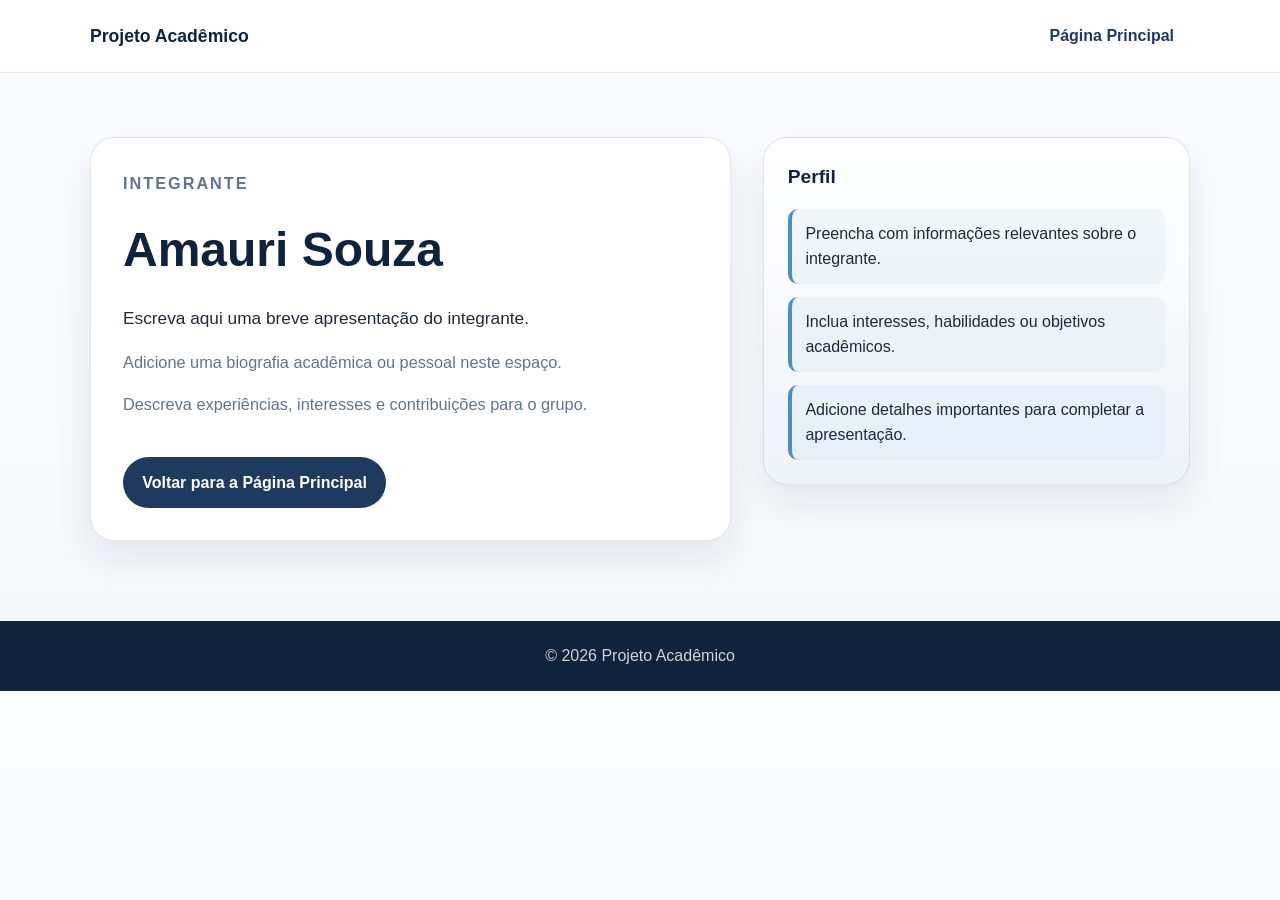
==== pages/amauri.html @ c3f0c5f4 "Primeiro commit do projeto de portfólio pessoal, incluindo arquivos HTML, CSS e JavaScript, bem como" ====
<!DOCTYPE html>
<html lang="pt-BR">
  <head>
    <meta charset="UTF-8" />
    <meta name="viewport" content="width=device-width, initial-scale=1.0" />
    <title>Amauri Souza</title>
    <link rel="stylesheet" href="../css/style.css" />
  </head>
  <body>
    <header class="site-header">
      <div class="container">
        <nav class="topbar" aria-label="Navegação principal">
          <div class="brand">Projeto Acadêmico</div>
          <a href="../index.html" class="top-link">Página Principal</a>
        </nav>
      </div>
    </header>

    <main class="profile-page">
      <div class="container profile-shell">
        <section class="profile-card">
          <p class="eyebrow">Integrante</p>
          <h1>Amauri Souza</h1>
          <p class="lead">
            Escreva aqui uma breve apresentação do integrante.
          </p>
          <p>
            Adicione uma biografia acadêmica ou pessoal neste espaço.
          </p>
          <p>
            Descreva experiências, interesses e contribuições para o grupo.
          </p>
          <a href="../index.html" class="back-link">Voltar para a Página Principal</a>
        </section>

        <aside class="meta-card">
          <h2>Perfil</h2>
          <ul class="meta-list">
            <li>Preencha com informações relevantes sobre o integrante.</li>
            <li>Inclua interesses, habilidades ou objetivos acadêmicos.</li>
            <li>Adicione detalhes importantes para completar a apresentação.</li>
          </ul>
        </aside>
      </div>
    </main>

    <footer class="site-footer">
      <div class="container footer-content">
        <p>© <span id="year"></span> Projeto Acadêmico</p>
      </div>
    </footer>

    <script src="../js/script.js"></script>
  </body>
</html>
---- css/style.css ----
:root {
  --bg: #f5f7fb;
  --panel: #ffffff;
  --panel-alt: #eef3f8;
  --primary: #1f3a5f;
  --primary-dark: #10233d;
  --accent: #4a90c2;
  --accent-soft: #dfeefb;
  --text: #1f2937;
  --muted: #62748a;
  --border: rgba(31, 58, 95, 0.12);
  --shadow: 0 18px 35px rgba(17, 24, 39, 0.08);
}

* {
  box-sizing: border-box;
  margin: 0;
  padding: 0;
}

html {
  scroll-behavior: smooth;
}

body {
  font-family: Arial, Helvetica, sans-serif;
  background: linear-gradient(180deg, #f9fbff 0%, var(--bg) 100%);
  color: var(--text);
  line-height: 1.6;
}

img {
  max-width: 100%;
  display: block;
}

a {
  text-decoration: none;
  color: inherit;
}

.container {
  width: min(1100px, 90%);
  margin: 0 auto;
}

.site-header {
  background: rgba(255, 255, 255, 0.9);
  backdrop-filter: blur(10px);
  border-bottom: 1px solid var(--border);
  position: sticky;
  top: 0;
  z-index: 10;
}

.topbar {
  display: flex;
  align-items: center;
  justify-content: space-between;
  min-height: 72px;
}

.brand {
  font-size: 1.1rem;
  font-weight: 700;
  color: var(--primary-dark);
}

.top-link {
  color: var(--primary);
  font-weight: 600;
  padding: 0.65rem 1rem;
  border-radius: 999px;
  transition: all 0.2s ease;
}

.top-link:hover {
  background: var(--accent-soft);
}

.hero {
  padding: 6rem 0 4rem;
  background: radial-gradient(circle at top, rgba(74, 144, 194, 0.12), transparent 45%);
}

.hero-content {
  display: grid;
  place-items: center;
  text-align: center;
}

.hero-text {
  max-width: 760px;
}

.eyebrow {
  color: var(--accent);
  text-transform: uppercase;
  letter-spacing: 0.12em;
  font-size: 0.72rem;
  font-weight: 700;
  margin-bottom: 1rem;
}

.hero h1,
.section-heading h2,
.profile-card h1 {
  color: var(--primary-dark);
  margin-bottom: 1rem;
}

.hero h1 {
  font-size: clamp(2.4rem, 5vw, 4rem);
  line-height: 1.1;
}

.hero p {
  color: var(--muted);
  font-size: 1.08rem;
}

.intro {
  padding: 1rem 0 5rem;
}

.section-heading {
  text-align: center;
  margin-bottom: 2.5rem;
}

.section-heading h2 {
  font-size: clamp(1.8rem, 3vw, 2.5rem);
}

.member-grid {
  display: grid;
  grid-template-columns: repeat(5, minmax(180px, 1fr));
  gap: 1.25rem;
}

.member-card {
  background: var(--panel);
  border: 1px solid var(--border);
  border-radius: 20px;
  box-shadow: var(--shadow);
  transition: transform 0.25s ease, box-shadow 0.25s ease;
}

.member-card:hover {
  transform: translateY(-5px);
  box-shadow: 0 22px 38px rgba(17, 24, 39, 0.12);
}

.member-card a {
  display: block;
  height: 100%;
  padding: 1.4rem 1.2rem;
  border-radius: inherit;
  background: linear-gradient(180deg, #ffffff 0%, #f6f9fc 100%);
}

.card-number {
  display: inline-flex;
  align-items: center;
  justify-content: center;
  width: 42px;
  height: 42px;
  border-radius: 50%;
  background: var(--accent-soft);
  color: var(--primary);
  font-weight: 700;
  margin-bottom: 1rem;
}

.member-card h3 {
  color: var(--primary-dark);
  margin-bottom: 0.7rem;
  font-size: 1.2rem;
}

.member-card p {
  color: var(--muted);
  font-size: 0.95rem;
}

.profile-page {
  padding: 4rem 0 5rem;
}

.profile-shell {
  display: grid;
  gap: 2rem;
  grid-template-columns: 1.2fr 0.8fr;
  align-items: start;
}

.profile-card,
.meta-card {
  background: var(--panel);
  border: 1px solid var(--border);
  border-radius: 24px;
  box-shadow: var(--shadow);
}

.profile-card {
  padding: 2rem;
}

.profile-card h1 {
  font-size: clamp(2rem, 4vw, 3rem);
  margin-bottom: 1rem;
}

.profile-card p {
  color: var(--muted);
  font-size: 1.02rem;
  margin-bottom: 1rem;
}

.profile-card .lead {
  font-size: 1.08rem;
  color: var(--text);
}

.meta-card {
  padding: 1.5rem;
  background: linear-gradient(180deg, var(--panel) 0%, var(--panel-alt) 100%);
}

.meta-card h2 {
  color: var(--primary-dark);
  margin-bottom: 1rem;
  font-size: 1.2rem;
}

.meta-list {
  list-style: none;
  display: grid;
  gap: 0.8rem;
}

.meta-list li {
  background: rgba(74, 144, 194, 0.06);
  border-left: 4px solid var(--accent);
  padding: 0.75rem 0.85rem;
  border-radius: 10px;
  color: var(--text);
}

.back-link {
  display: inline-flex;
  align-items: center;
  justify-content: center;
  margin-top: 1.5rem;
  padding: 0.8rem 1.2rem;
  border-radius: 999px;
  background: var(--primary);
  color: #fff;
  font-weight: 700;
  transition: background 0.2s ease, transform 0.2s ease;
}

.back-link:hover {
  background: var(--primary-dark);
  transform: translateY(-2px);
}

.site-footer {
  background: var(--primary-dark);
  color: rgba(255, 255, 255, 0.8);
  padding: 1.4rem 0;
}

.footer-content {
  display: flex;
  justify-content: center;
  align-items: center;
  text-align: center;
}

@media (max-width: 980px) {
  .member-grid {
    grid-template-columns: repeat(2, minmax(200px, 1fr));
  }

  .profile-shell {
    grid-template-columns: 1fr;
  }
}

@media (max-width: 560px) {
  .topbar {
    flex-direction: column;
    justify-content: center;
    gap: 0.6rem;
    padding: 0.9rem 0;
  }

  .member-grid {
    grid-template-columns: 1fr;
  }

  .hero {
    padding-top: 4.5rem;
  }

  .profile-card,
  .meta-card {
    padding: 1.2rem;
  }
}
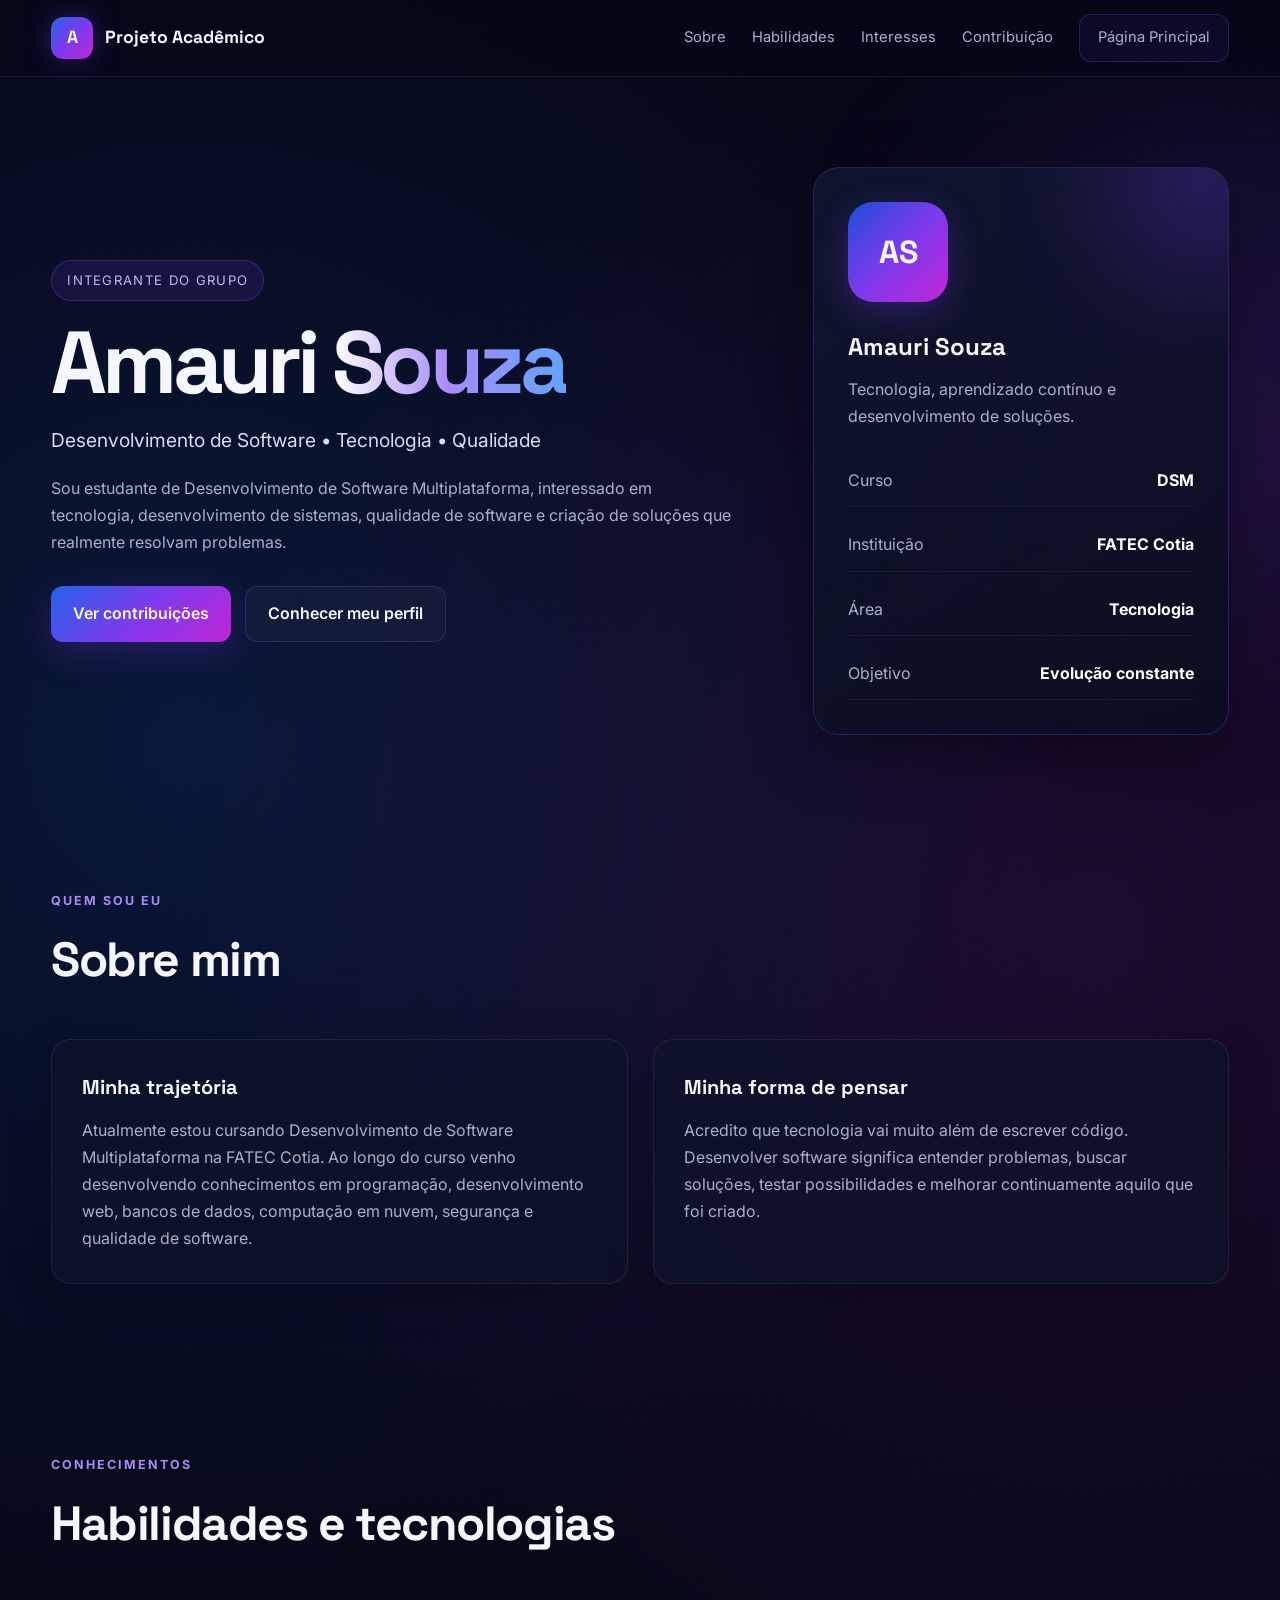
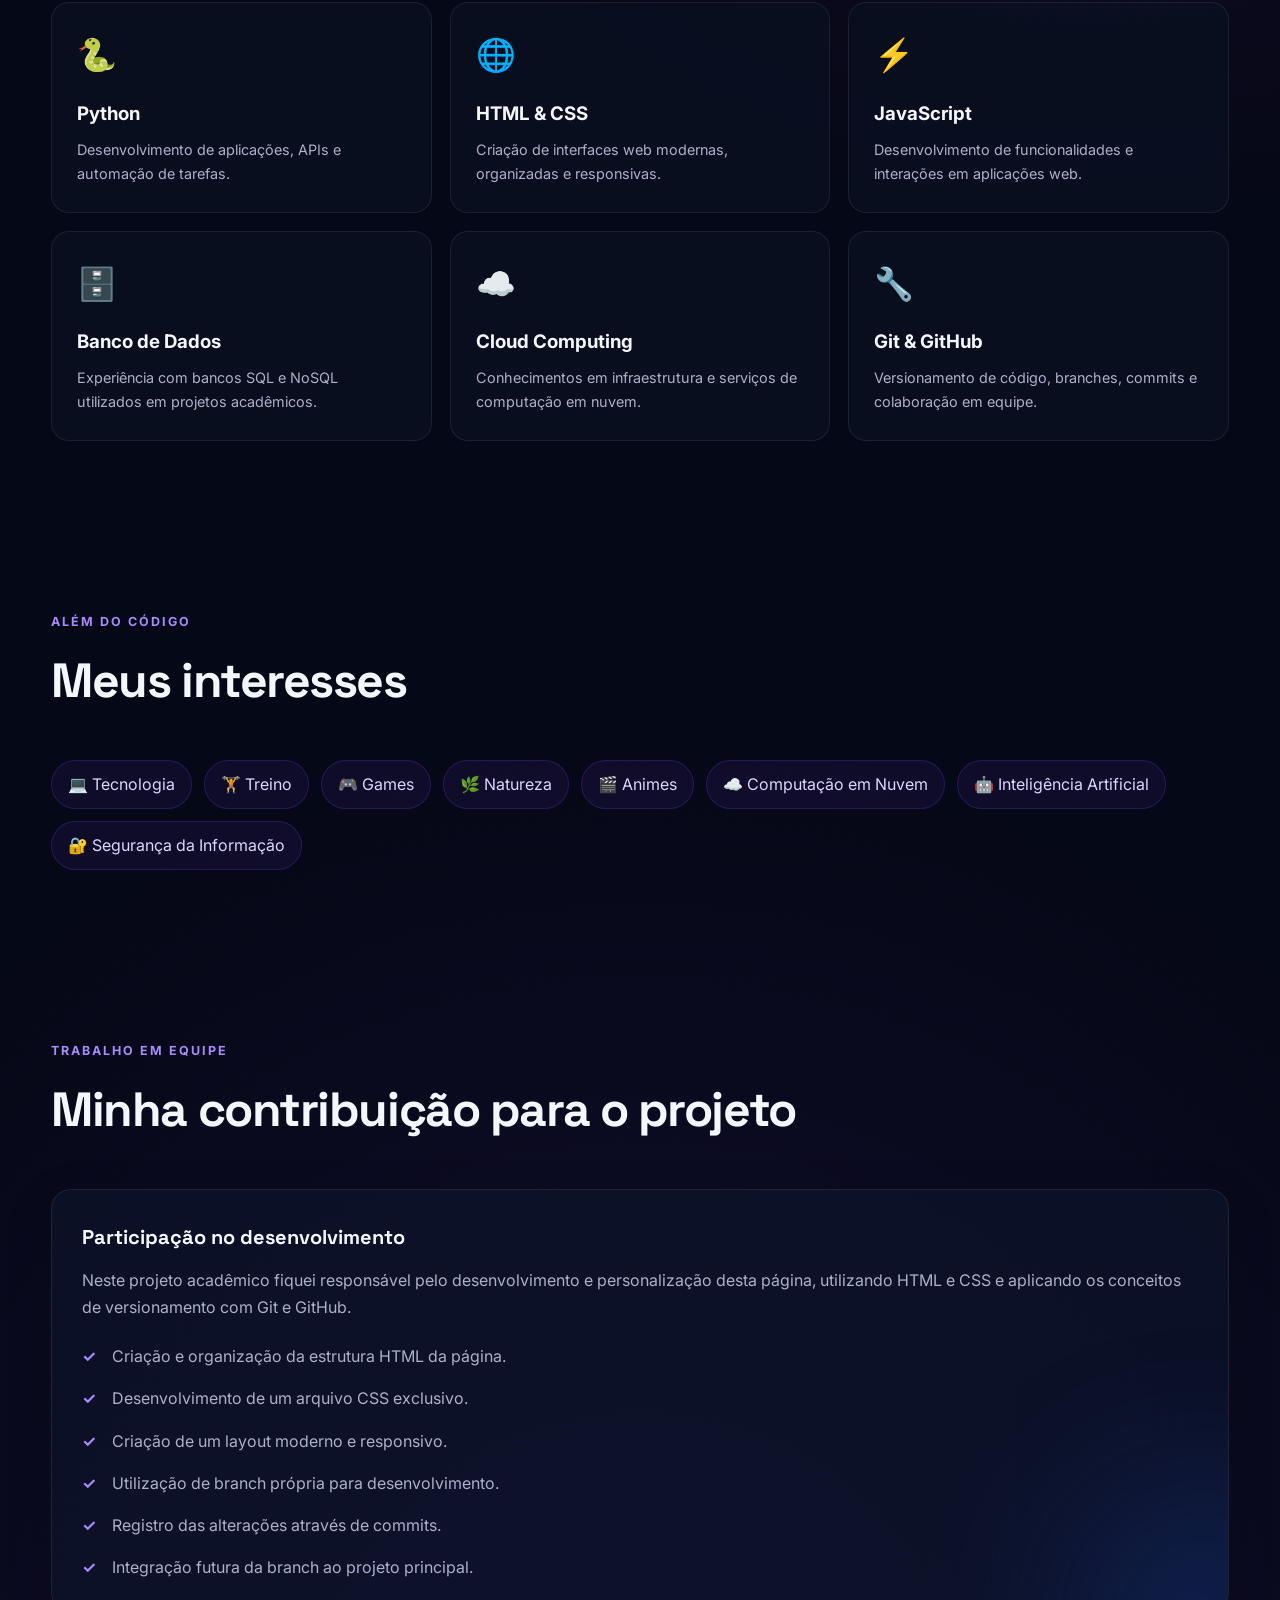
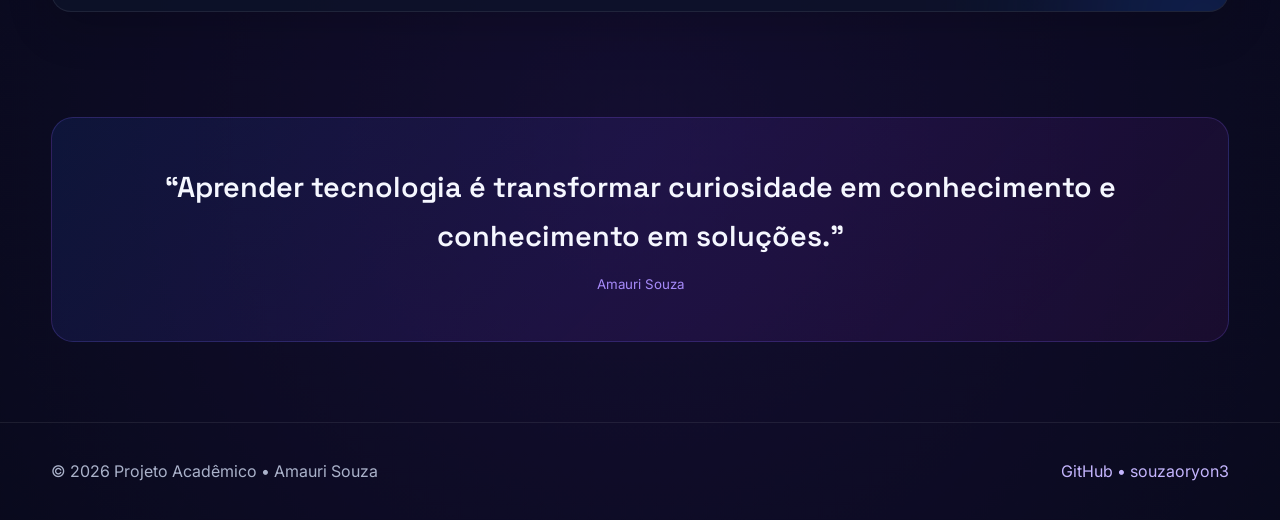
==== commit c63bfc0e: "Revamp amauri.html with updated content and styles Updated the structure and content of the amauri.h" ====
--- a/pages/amauri.html
+++ b/pages/amauri.html
@@ -3,53 +3,269 @@
   <head>
     <meta charset="UTF-8" />
     <meta name="viewport" content="width=device-width, initial-scale=1.0" />
-    <title>Amauri Souza</title>
-    <link rel="stylesheet" href="../css/style.css" />
+    <title>Amauri Souza | Projeto Acadêmico</title>
+
+    <link rel="stylesheet" href="../css/amauri.css" />
   </head>
+
   <body>
-    <header class="site-header">
+    <header class="amauri-header">
       <div class="container">
-        <nav class="topbar" aria-label="Navegação principal">
-          <div class="brand">Projeto Acadêmico</div>
-          <a href="../index.html" class="top-link">Página Principal</a>
+        <nav class="amauri-nav">
+          <div class="brand">
+            <div class="brand-icon">A</div>
+            <span>Projeto Acadêmico</span>
+          </div>
+
+          <div class="nav-links">
+            <a href="#sobre">Sobre</a>
+            <a href="#habilidades">Habilidades</a>
+            <a href="#interesses">Interesses</a>
+            <a href="#contribuicao">Contribuição</a>
+            <a href="../index.html" class="home-button">Página Principal</a>
+          </div>
         </nav>
       </div>
     </header>
 
-    <main class="profile-page">
-      <div class="container profile-shell">
-        <section class="profile-card">
-          <p class="eyebrow">Integrante</p>
-          <h1>Amauri Souza</h1>
-          <p class="lead">
-            Escreva aqui uma breve apresentação do integrante.
+    <main>
+      <section class="hero">
+        <div class="container hero-grid">
+          <div class="hero-content">
+            <div class="badge">Integrante do Grupo</div>
+
+            <h1>
+              Amauri
+              <span class="gradient-text">Souza</span>
+            </h1>
+
+            <p class="hero-subtitle">
+              Desenvolvimento de Software • Tecnologia • Qualidade
+            </p>
+
+            <p class="hero-description">
+              Sou estudante de Desenvolvimento de Software Multiplataforma,
+              interessado em tecnologia, desenvolvimento de sistemas,
+              qualidade de software e criação de soluções que realmente
+              resolvam problemas.
+            </p>
+
+            <div class="hero-actions">
+              <a href="#contribuicao" class="btn btn-primary">
+                Ver contribuições
+              </a>
+
+              <a href="#sobre" class="btn btn-secondary">
+                Conhecer meu perfil
+              </a>
+            </div>
+          </div>
+
+          <aside class="hero-card">
+            <div class="avatar">AS</div>
+
+            <h2>Amauri Souza</h2>
+
+            <p>
+              Tecnologia, aprendizado contínuo e desenvolvimento de soluções.
+            </p>
+
+            <div class="quick-info">
+              <div class="info-item">
+                <span>Curso</span>
+                <strong>DSM</strong>
+              </div>
+
+              <div class="info-item">
+                <span>Instituição</span>
+                <strong>FATEC Cotia</strong>
+              </div>
+
+              <div class="info-item">
+                <span>Área</span>
+                <strong>Tecnologia</strong>
+              </div>
+
+              <div class="info-item">
+                <span>Objetivo</span>
+                <strong>Evolução constante</strong>
+              </div>
+            </div>
+          </aside>
+        </div>
+      </section>
+
+      <section class="section" id="sobre">
+        <div class="container">
+          <div class="section-title">
+            <span>Quem sou eu</span>
+            <h2>Sobre mim</h2>
+          </div>
+
+          <div class="about-grid">
+            <article class="card">
+              <h3>Minha trajetória</h3>
+
+              <p>
+                Atualmente estou cursando Desenvolvimento de Software
+                Multiplataforma na FATEC Cotia. Ao longo do curso venho
+                desenvolvendo conhecimentos em programação, desenvolvimento
+                web, bancos de dados, computação em nuvem, segurança e
+                qualidade de software.
+              </p>
+            </article>
+
+            <article class="card">
+              <h3>Minha forma de pensar</h3>
+
+              <p>
+                Acredito que tecnologia vai muito além de escrever código.
+                Desenvolver software significa entender problemas, buscar
+                soluções, testar possibilidades e melhorar continuamente
+                aquilo que foi criado.
+              </p>
+            </article>
+          </div>
+        </div>
+      </section>
+
+      <section class="section" id="habilidades">
+        <div class="container">
+          <div class="section-title">
+            <span>Conhecimentos</span>
+            <h2>Habilidades e tecnologias</h2>
+          </div>
+
+          <div class="skills-grid">
+            <article class="skill-card">
+              <div class="skill-icon">🐍</div>
+              <h3>Python</h3>
+              <p>
+                Desenvolvimento de aplicações, APIs e automação de tarefas.
+              </p>
+            </article>
+
+            <article class="skill-card">
+              <div class="skill-icon">🌐</div>
+              <h3>HTML & CSS</h3>
+              <p>
+                Criação de interfaces web modernas, organizadas e responsivas.
+              </p>
+            </article>
+
+            <article class="skill-card">
+              <div class="skill-icon">⚡</div>
+              <h3>JavaScript</h3>
+              <p>
+                Desenvolvimento de funcionalidades e interações em aplicações web.
+              </p>
+            </article>
+
+            <article class="skill-card">
+              <div class="skill-icon">🗄️</div>
+              <h3>Banco de Dados</h3>
+              <p>
+                Experiência com bancos SQL e NoSQL utilizados em projetos acadêmicos.
+              </p>
+            </article>
+
+            <article class="skill-card">
+              <div class="skill-icon">☁️</div>
+              <h3>Cloud Computing</h3>
+              <p>
+                Conhecimentos em infraestrutura e serviços de computação em nuvem.
+              </p>
+            </article>
+
+            <article class="skill-card">
+              <div class="skill-icon">🔧</div>
+              <h3>Git & GitHub</h3>
+              <p>
+                Versionamento de código, branches, commits e colaboração em equipe.
+              </p>
+            </article>
+          </div>
+        </div>
+      </section>
+
+      <section class="section" id="interesses">
+        <div class="container">
+          <div class="section-title">
+            <span>Além do código</span>
+            <h2>Meus interesses</h2>
+          </div>
+
+          <div class="interests">
+            <span class="interest">💻 Tecnologia</span>
+            <span class="interest">🏋️ Treino</span>
+            <span class="interest">🎮 Games</span>
+            <span class="interest">🌿 Natureza</span>
+            <span class="interest">🎬 Animes</span>
+            <span class="interest">☁️ Computação em Nuvem</span>
+            <span class="interest">🤖 Inteligência Artificial</span>
+            <span class="interest">🔐 Segurança da Informação</span>
+          </div>
+        </div>
+      </section>
+
+      <section class="section" id="contribuicao">
+        <div class="container">
+          <div class="section-title">
+            <span>Trabalho em equipe</span>
+            <h2>Minha contribuição para o projeto</h2>
+          </div>
+
+          <article class="card contribution">
+            <h3>Participação no desenvolvimento</h3>
+
+            <p>
+              Neste projeto acadêmico fiquei responsável pelo desenvolvimento
+              e personalização desta página, utilizando HTML e CSS e aplicando
+              os conceitos de versionamento com Git e GitHub.
+            </p>
+
+            <ul class="contribution-list">
+              <li>Criação e organização da estrutura HTML da página.</li>
+              <li>Desenvolvimento de um arquivo CSS exclusivo.</li>
+              <li>Criação de um layout moderno e responsivo.</li>
+              <li>Utilização de branch própria para desenvolvimento.</li>
+              <li>Registro das alterações através de commits.</li>
+              <li>Integração futura da branch ao projeto principal.</li>
+            </ul>
+          </article>
+        </div>
+      </section>
+
+      <div class="container">
+        <section class="quote">
+          <p>
+            “Aprender tecnologia é transformar curiosidade em conhecimento
+            e conhecimento em soluções.”
           </p>
-          <p>
-            Adicione uma biografia acadêmica ou pessoal neste espaço.
-          </p>
-          <p>
-            Descreva experiências, interesses e contribuições para o grupo.
-          </p>
-          <a href="../index.html" class="back-link">Voltar para a Página Principal</a>
+
+          <small>Amauri Souza</small>
         </section>
-
-        <aside class="meta-card">
-          <h2>Perfil</h2>
-          <ul class="meta-list">
-            <li>Preencha com informações relevantes sobre o integrante.</li>
-            <li>Inclua interesses, habilidades ou objetivos acadêmicos.</li>
-            <li>Adicione detalhes importantes para completar a apresentação.</li>
-          </ul>
-        </aside>
       </div>
     </main>
 
-    <footer class="site-footer">
+    <footer class="amauri-footer">
       <div class="container footer-content">
-        <p>© <span id="year"></span> Projeto Acadêmico</p>
+        <p>
+          © <span id="year"></span> Projeto Acadêmico • Amauri Souza
+        </p>
+
+        <a
+          href="https://github.com/souzaoryon3"
+          target="_blank"
+          class="github-link"
+        >
+          GitHub • souzaoryon3
+        </a>
       </div>
     </footer>
 
-    <script src="../js/script.js"></script>
+    <script>
+      document.getElementById("year").textContent = new Date().getFullYear();
+    </script>
   </body>
 </html>
--- a/css/amauri.css
+++ b/css/amauri.css
@@ -0,0 +1,568 @@
+/* =========================================================
+   PÁGINA PESSOAL - AMAURI SOUZA
+   Estilos exclusivos da página pages/amauri.html
+   ========================================================= */
+
+@import url('https://fonts.googleapis.com/css2?family=Inter:wght@300;400;500;600;700;800&family=Space+Grotesk:wght@500;600;700&display=swap');
+
+:root {
+  --bg: #050816;
+  --bg-secondary: #0a1022;
+  --card: rgba(13, 20, 42, 0.72);
+  --card-hover: rgba(19, 29, 58, 0.92);
+  --border: rgba(132, 102, 255, 0.22);
+  --text: #f5f7ff;
+  --muted: #aab2ca;
+  --primary: #7c3aed;
+  --secondary: #2563eb;
+  --accent: #c026d3;
+  --success: #22c55e;
+  --shadow: 0 20px 60px rgba(0, 0, 0, 0.35);
+}
+
+* {
+  margin: 0;
+  padding: 0;
+  box-sizing: border-box;
+}
+
+html {
+  scroll-behavior: smooth;
+}
+
+body {
+  font-family: 'Inter', sans-serif;
+  color: var(--text);
+  background:
+    radial-gradient(circle at 15% 20%, rgba(37, 99, 235, 0.17), transparent 28%),
+    radial-gradient(circle at 85% 25%, rgba(192, 38, 211, 0.13), transparent 30%),
+    radial-gradient(circle at 50% 90%, rgba(124, 58, 237, 0.12), transparent 30%),
+    var(--bg);
+  min-height: 100vh;
+  line-height: 1.7;
+  overflow-x: hidden;
+}
+
+body::before {
+  content: "";
+  position: fixed;
+  inset: 0;
+  pointer-events: none;
+  opacity: 0.25;
+  background-image:
+    linear-gradient(rgba(255,255,255,.025) 1px, transparent 1px),
+    linear-gradient(90deg, rgba(255,255,255,.025) 1px, transparent 1px);
+  background-size: 45px 45px;
+  mask-image: linear-gradient(to bottom, black, transparent 85%);
+  z-index: -1;
+}
+
+a {
+  color: inherit;
+  text-decoration: none;
+}
+
+.container {
+  width: min(1180px, 92%);
+  margin: 0 auto;
+}
+
+/* HEADER */
+
+.amauri-header {
+  position: sticky;
+  top: 0;
+  z-index: 1000;
+  background: rgba(5, 8, 22, 0.78);
+  backdrop-filter: blur(18px);
+  border-bottom: 1px solid rgba(255,255,255,.07);
+}
+
+.amauri-nav {
+  min-height: 76px;
+  display: flex;
+  justify-content: space-between;
+  align-items: center;
+  gap: 30px;
+}
+
+.brand {
+  display: flex;
+  align-items: center;
+  gap: 12px;
+  font-family: 'Space Grotesk', sans-serif;
+  font-weight: 700;
+  font-size: 1.1rem;
+}
+
+.brand-icon {
+  width: 42px;
+  height: 42px;
+  display: grid;
+  place-items: center;
+  border-radius: 12px;
+  background: linear-gradient(135deg, var(--secondary), var(--primary), var(--accent));
+  box-shadow: 0 0 30px rgba(124, 58, 237, .35);
+}
+
+.nav-links {
+  display: flex;
+  align-items: center;
+  gap: 26px;
+}
+
+.nav-links a {
+  color: var(--muted);
+  font-size: .92rem;
+  transition: .3s;
+}
+
+.nav-links a:hover {
+  color: white;
+}
+
+.home-button {
+  padding: 10px 18px;
+  border: 1px solid var(--border);
+  border-radius: 12px;
+  background: rgba(124, 58, 237, .08);
+}
+
+/* HERO */
+
+.hero {
+  position: relative;
+  min-height: 620px;
+  display: flex;
+  align-items: center;
+  padding: 90px 0 70px;
+}
+
+.hero::after {
+  content: "";
+  position: absolute;
+  width: 500px;
+  height: 500px;
+  right: -180px;
+  top: 40px;
+  border-radius: 50%;
+  background: rgba(124, 58, 237, .14);
+  filter: blur(100px);
+  z-index: -1;
+}
+
+.hero-grid {
+  display: grid;
+  grid-template-columns: 1.25fr .75fr;
+  align-items: center;
+  gap: 70px;
+}
+
+.badge {
+  display: inline-flex;
+  align-items: center;
+  gap: 8px;
+  padding: 8px 15px;
+  margin-bottom: 20px;
+  border-radius: 999px;
+  border: 1px solid rgba(124, 58, 237, .35);
+  background: rgba(124, 58, 237, .12);
+  color: #c4b5fd;
+  font-size: .82rem;
+  text-transform: uppercase;
+  letter-spacing: .1em;
+}
+
+.hero h1 {
+  font-family: 'Space Grotesk', sans-serif;
+  font-size: clamp(3rem, 7vw, 5.5rem);
+  line-height: .95;
+  letter-spacing: -.055em;
+  margin-bottom: 20px;
+}
+
+.gradient-text {
+  background: linear-gradient(90deg, #fff, #a78bfa, #60a5fa);
+  -webkit-background-clip: text;
+  -webkit-text-fill-color: transparent;
+  background-clip: text;
+}
+
+.hero-subtitle {
+  font-size: 1.2rem;
+  color: #d9dded;
+  margin-bottom: 18px;
+}
+
+.hero-description {
+  color: var(--muted);
+  max-width: 680px;
+  font-size: 1rem;
+  margin-bottom: 30px;
+}
+
+.hero-actions {
+  display: flex;
+  flex-wrap: wrap;
+  gap: 14px;
+}
+
+.btn {
+  display: inline-flex;
+  align-items: center;
+  justify-content: center;
+  padding: 13px 22px;
+  border-radius: 12px;
+  font-weight: 600;
+  transition: transform .25s, box-shadow .25s, border-color .25s;
+}
+
+.btn:hover {
+  transform: translateY(-3px);
+}
+
+.btn-primary {
+  background: linear-gradient(135deg, var(--secondary), var(--primary), var(--accent));
+  box-shadow: 0 10px 35px rgba(124, 58, 237, .25);
+}
+
+.btn-secondary {
+  border: 1px solid var(--border);
+  background: rgba(255,255,255,.03);
+}
+
+.hero-card {
+  position: relative;
+  padding: 34px;
+  border: 1px solid var(--border);
+  border-radius: 26px;
+  background: linear-gradient(145deg, rgba(15, 23, 48, .9), rgba(9, 13, 29, .8));
+  box-shadow: var(--shadow);
+  overflow: hidden;
+}
+
+.hero-card::before {
+  content: "";
+  position: absolute;
+  width: 160px;
+  height: 160px;
+  top: -70px;
+  right: -60px;
+  border-radius: 50%;
+  background: var(--primary);
+  filter: blur(70px);
+  opacity: .45;
+}
+
+.avatar {
+  width: 100px;
+  height: 100px;
+  margin-bottom: 25px;
+  display: grid;
+  place-items: center;
+  border-radius: 25px;
+  font-family: 'Space Grotesk', sans-serif;
+  font-size: 2rem;
+  font-weight: 700;
+  background: linear-gradient(135deg, #1d4ed8, #7c3aed, #c026d3);
+  box-shadow: 0 10px 35px rgba(124, 58, 237, .3);
+}
+
+.hero-card h2 {
+  font-family: 'Space Grotesk', sans-serif;
+  margin-bottom: 8px;
+}
+
+.hero-card > p {
+  color: var(--muted);
+}
+
+.quick-info {
+  display: grid;
+  gap: 12px;
+  margin-top: 25px;
+}
+
+.info-item {
+  display: flex;
+  justify-content: space-between;
+  gap: 15px;
+  padding: 12px 0;
+  border-bottom: 1px solid rgba(255,255,255,.06);
+  color: var(--muted);
+}
+
+.info-item strong {
+  color: white;
+  text-align: right;
+}
+
+/* SEÇÕES */
+
+.section {
+  padding: 85px 0;
+}
+
+.section-title {
+  margin-bottom: 38px;
+}
+
+.section-title span {
+  display: block;
+  color: #a78bfa;
+  font-size: .78rem;
+  text-transform: uppercase;
+  letter-spacing: .16em;
+  font-weight: 700;
+  margin-bottom: 8px;
+}
+
+.section-title h2 {
+  font-family: 'Space Grotesk', sans-serif;
+  font-size: clamp(2rem, 5vw, 3rem);
+  letter-spacing: -.03em;
+}
+
+.about-grid {
+  display: grid;
+  grid-template-columns: 1fr 1fr;
+  gap: 25px;
+}
+
+.card {
+  padding: 30px;
+  background: var(--card);
+  border: 1px solid rgba(255,255,255,.08);
+  border-radius: 20px;
+  box-shadow: 0 15px 45px rgba(0,0,0,.18);
+  transition: .3s;
+}
+
+.card:hover {
+  transform: translateY(-5px);
+  border-color: rgba(124, 58, 237, .5);
+  background: var(--card-hover);
+}
+
+.card h3 {
+  font-family: 'Space Grotesk', sans-serif;
+  font-size: 1.25rem;
+  margin-bottom: 13px;
+}
+
+.card p {
+  color: var(--muted);
+}
+
+/* HABILIDADES */
+
+.skills-grid {
+  display: grid;
+  grid-template-columns: repeat(3, 1fr);
+  gap: 18px;
+}
+
+.skill-card {
+  padding: 25px;
+  border-radius: 18px;
+  border: 1px solid rgba(255,255,255,.08);
+  background: rgba(10,16,34,.75);
+  transition: .3s;
+}
+
+.skill-card:hover {
+  transform: translateY(-6px);
+  border-color: var(--primary);
+  box-shadow: 0 15px 40px rgba(124,58,237,.12);
+}
+
+.skill-icon {
+  font-size: 2rem;
+  margin-bottom: 15px;
+}
+
+.skill-card h3 {
+  margin-bottom: 8px;
+}
+
+.skill-card p {
+  color: var(--muted);
+  font-size: .9rem;
+}
+
+/* INTERESSES */
+
+.interests {
+  display: flex;
+  flex-wrap: wrap;
+  gap: 12px;
+}
+
+.interest {
+  padding: 10px 16px;
+  border-radius: 999px;
+  background: rgba(124, 58, 237, .09);
+  border: 1px solid rgba(124, 58, 237, .24);
+  color: #ddd6fe;
+  transition: .3s;
+}
+
+.interest:hover {
+  transform: translateY(-3px);
+  background: rgba(124, 58, 237, .2);
+}
+
+/* CONTRIBUIÇÃO */
+
+.contribution {
+  position: relative;
+  overflow: hidden;
+}
+
+.contribution::after {
+  content: "";
+  position: absolute;
+  width: 250px;
+  height: 250px;
+  right: -100px;
+  bottom: -130px;
+  background: var(--secondary);
+  border-radius: 50%;
+  filter: blur(90px);
+  opacity: .25;
+}
+
+.contribution-list {
+  list-style: none;
+  display: grid;
+  gap: 15px;
+  margin-top: 22px;
+}
+
+.contribution-list li {
+  position: relative;
+  padding-left: 30px;
+  color: var(--muted);
+}
+
+.contribution-list li::before {
+  content: "✓";
+  position: absolute;
+  left: 0;
+  color: #a78bfa;
+  font-weight: bold;
+}
+
+/* QUOTE */
+
+.quote {
+  margin: 20px auto 80px;
+  padding: 45px;
+  border-radius: 22px;
+  border: 1px solid var(--border);
+  background:
+    linear-gradient(135deg, rgba(37,99,235,.12), rgba(124,58,237,.12), rgba(192,38,211,.08));
+  text-align: center;
+}
+
+.quote p {
+  font-family: 'Space Grotesk', sans-serif;
+  font-size: clamp(1.3rem, 3vw, 1.8rem);
+  font-weight: 600;
+}
+
+.quote small {
+  display: block;
+  margin-top: 12px;
+  color: #a78bfa;
+}
+
+/* FOOTER */
+
+.amauri-footer {
+  padding: 35px 0;
+  border-top: 1px solid rgba(255,255,255,.08);
+  color: var(--muted);
+}
+
+.footer-content {
+  display: flex;
+  justify-content: space-between;
+  align-items: center;
+  gap: 20px;
+}
+
+.github-link {
+  color: #c4b5fd;
+}
+
+/* ANIMAÇÕES */
+
+@keyframes fadeUp {
+  from {
+    opacity: 0;
+    transform: translateY(25px);
+  }
+
+  to {
+    opacity: 1;
+    transform: translateY(0);
+  }
+}
+
+.hero-content,
+.hero-card {
+  animation: fadeUp .8s ease both;
+}
+
+.hero-card {
+  animation-delay: .15s;
+}
+
+/* RESPONSIVO */
+
+@media (max-width: 900px) {
+  .hero-grid,
+  .about-grid {
+    grid-template-columns: 1fr;
+  }
+
+  .hero {
+    padding-top: 65px;
+  }
+
+  .hero-card {
+    max-width: 600px;
+  }
+
+  .skills-grid {
+    grid-template-columns: repeat(2, 1fr);
+  }
+}
+
+@media (max-width: 650px) {
+  .nav-links a:not(.home-button) {
+    display: none;
+  }
+
+  .hero h1 {
+    font-size: 3.2rem;
+  }
+
+  .skills-grid {
+    grid-template-columns: 1fr;
+  }
+
+  .footer-content {
+    flex-direction: column;
+    text-align: center;
+  }
+
+  .quote {
+    padding: 30px 20px;
+  }
+
+  .section {
+    padding: 60px 0;
+  }
+}
